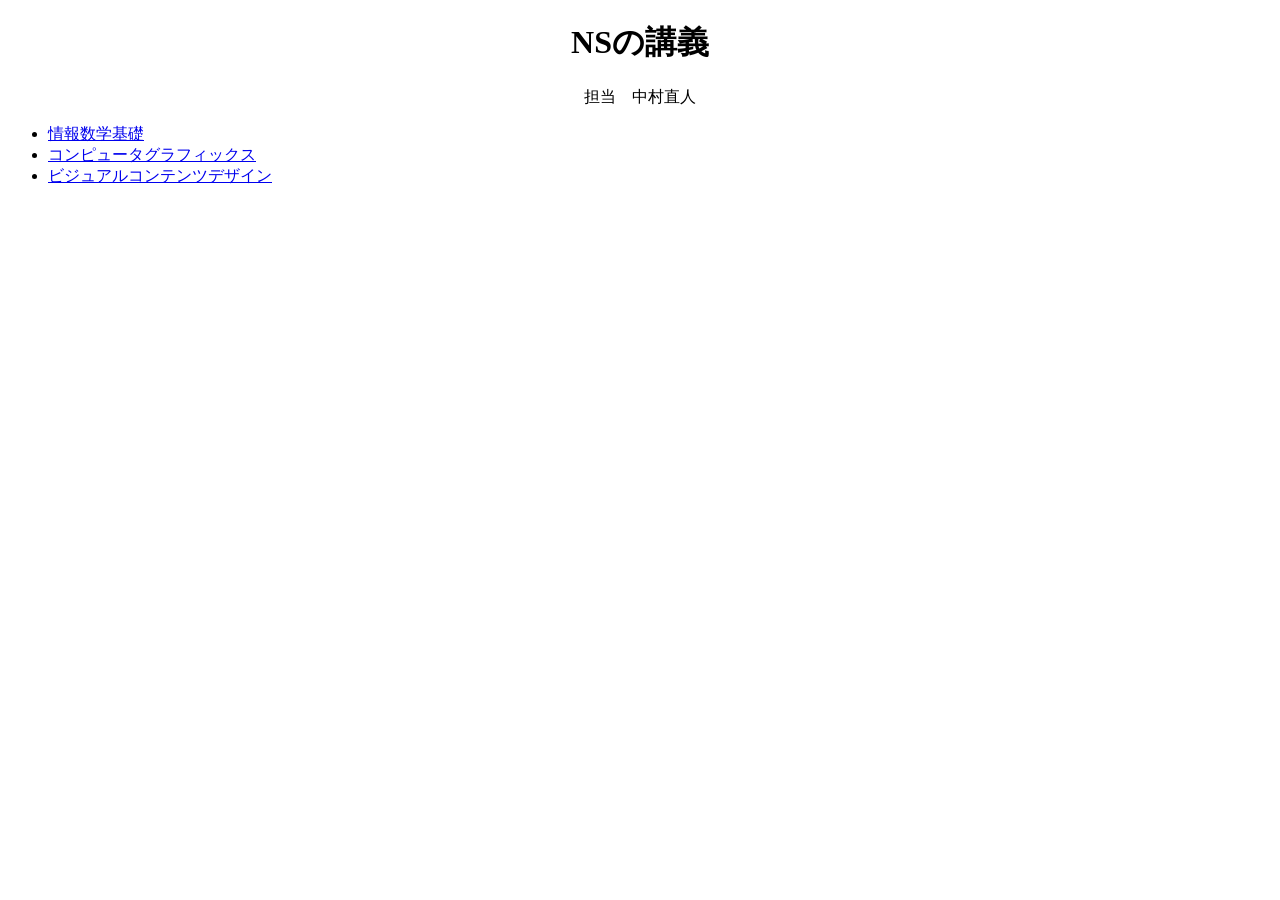
==== index.html @ c910421c "Update and rename kadai_sample/lesson1-top.html to index.html" ====
﻿<!doctype html>
<HTML>
   <HEAD>
      <meta charset="UTF-8">
      <TITLE>Webページの基礎</TITLE>
   </HEAD>
   <BODY>
	<center><h1>NSの講義</h1>
	<P>担当　中村直人</center>
<ul>
    <li><a href="lesson1-org2.html">情報数学基礎</a></li>
    <li><a href="lesson1-org3.html">コンピュータグラフィックス</a></li>
    <li><a href="lesson1-org1.html">ビジュアルコンテンツデザイン</a></li>
</ul>
   </BODY>
</HTML>
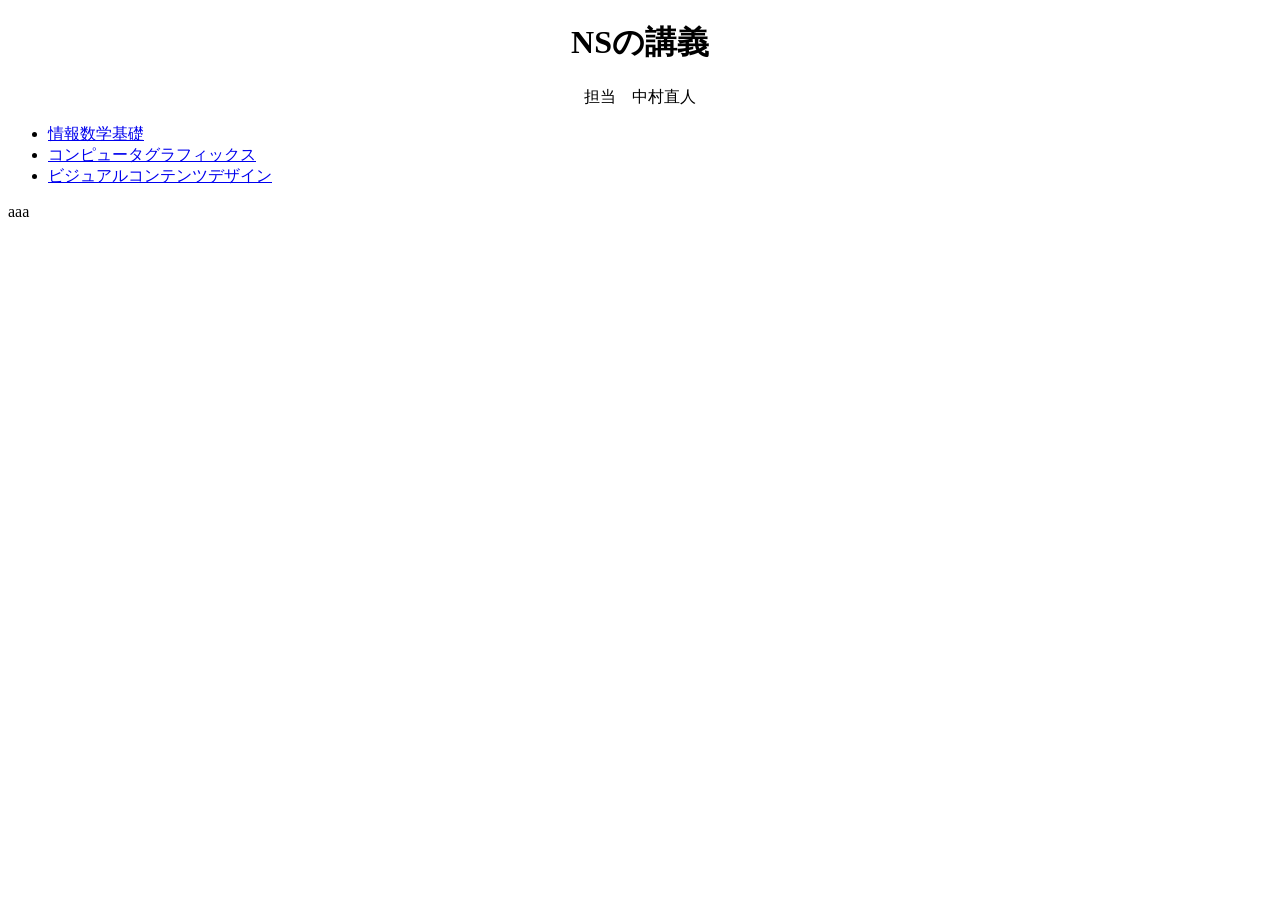
==== commit eaf6ce9a: "Update index.html" ====
--- a/index.html
+++ b/index.html
@@ -12,5 +12,6 @@
     <li><a href="lesson1-org3.html">コンピュータグラフィックス</a></li>
     <li><a href="lesson1-org1.html">ビジュアルコンテンツデザイン</a></li>
 </ul>
+	   <p linkrel src="cake.html">aaa</p>
    </BODY>
 </HTML>
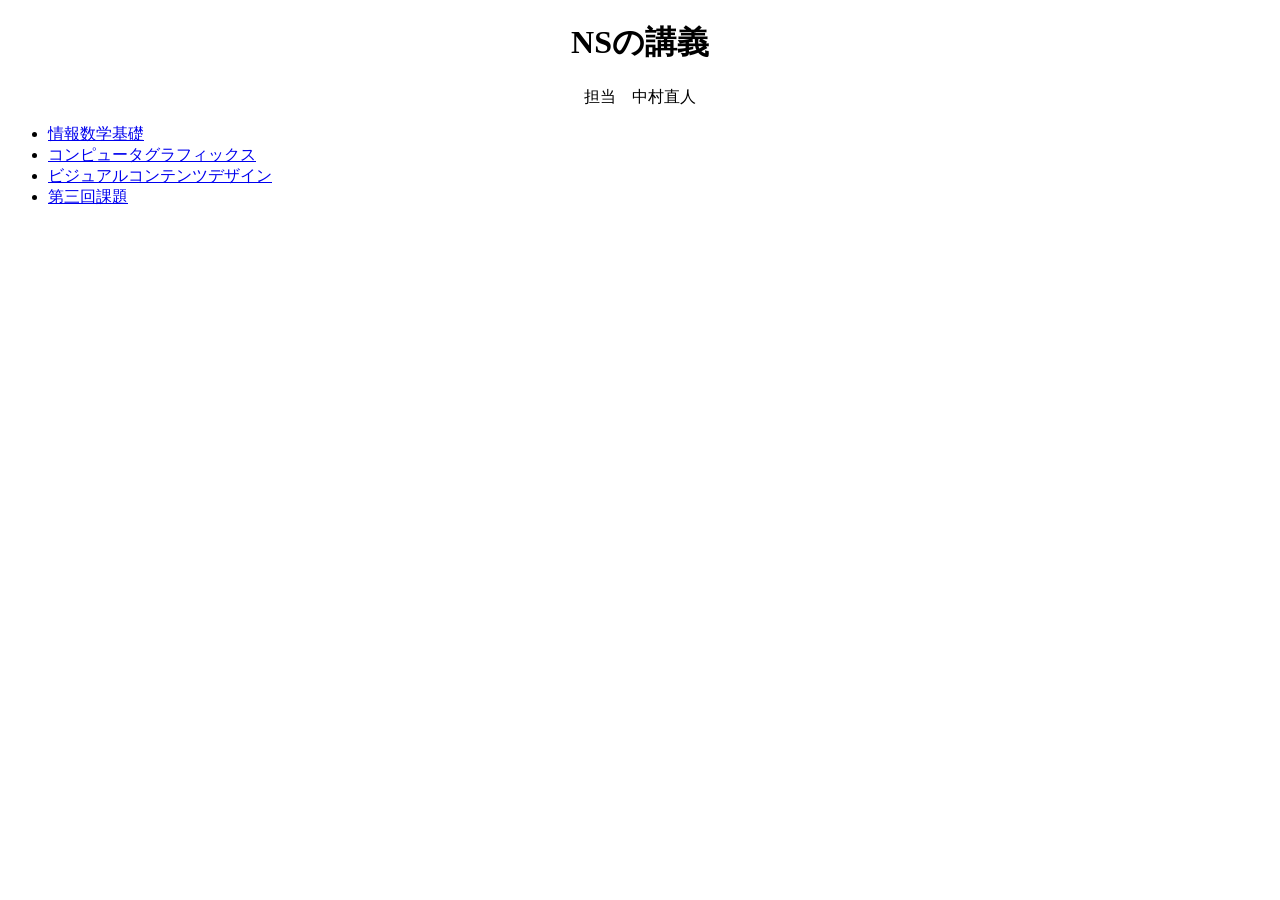
==== commit 1d130d4d: "Update index.html" ====
--- a/index.html
+++ b/index.html
@@ -11,7 +11,8 @@
     <li><a href="lesson1-org2.html">情報数学基礎</a></li>
     <li><a href="lesson1-org3.html">コンピュータグラフィックス</a></li>
     <li><a href="lesson1-org1.html">ビジュアルコンテンツデザイン</a></li>
+    <li><a href="lesson3驟榊ｸ・cake/cake.html">第三回課題</a></li>
 </ul>
-	   <p linkrel src="cake.html">aaa</p>
+	   
    </BODY>
 </HTML>
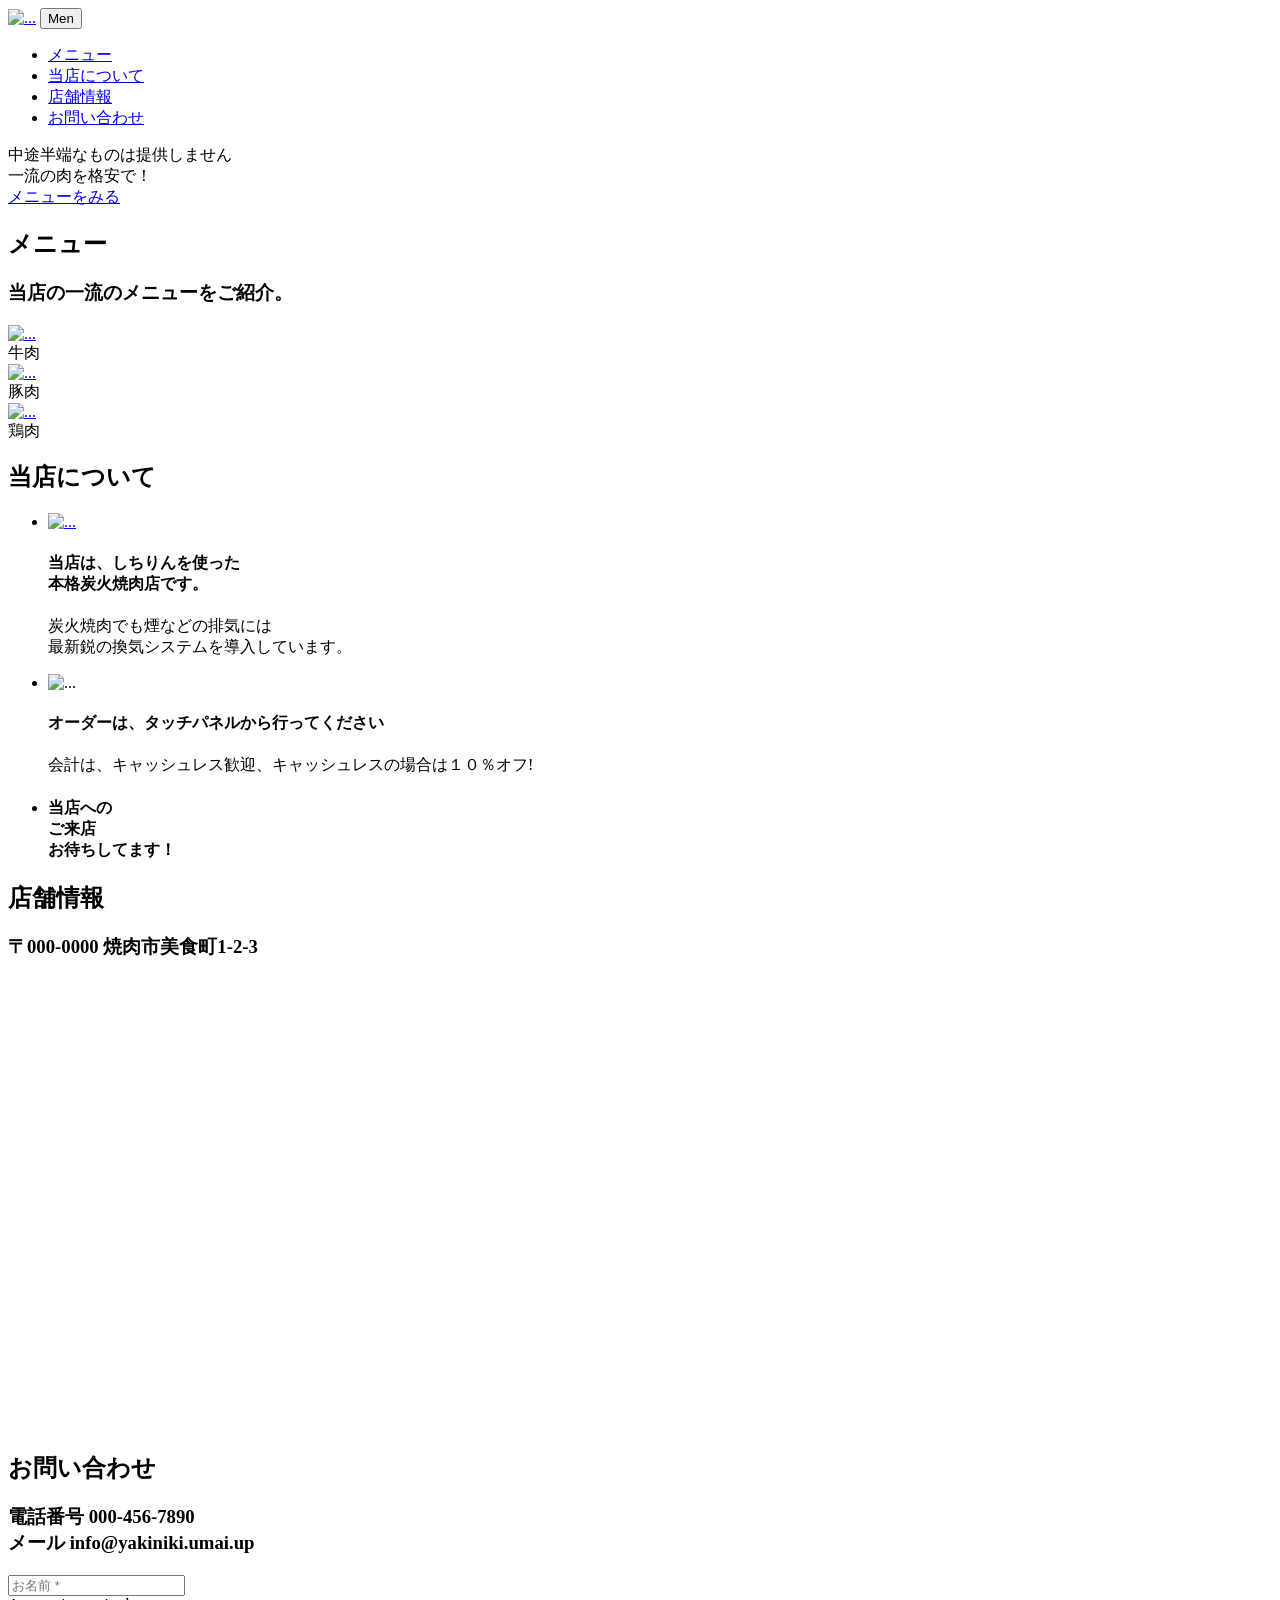
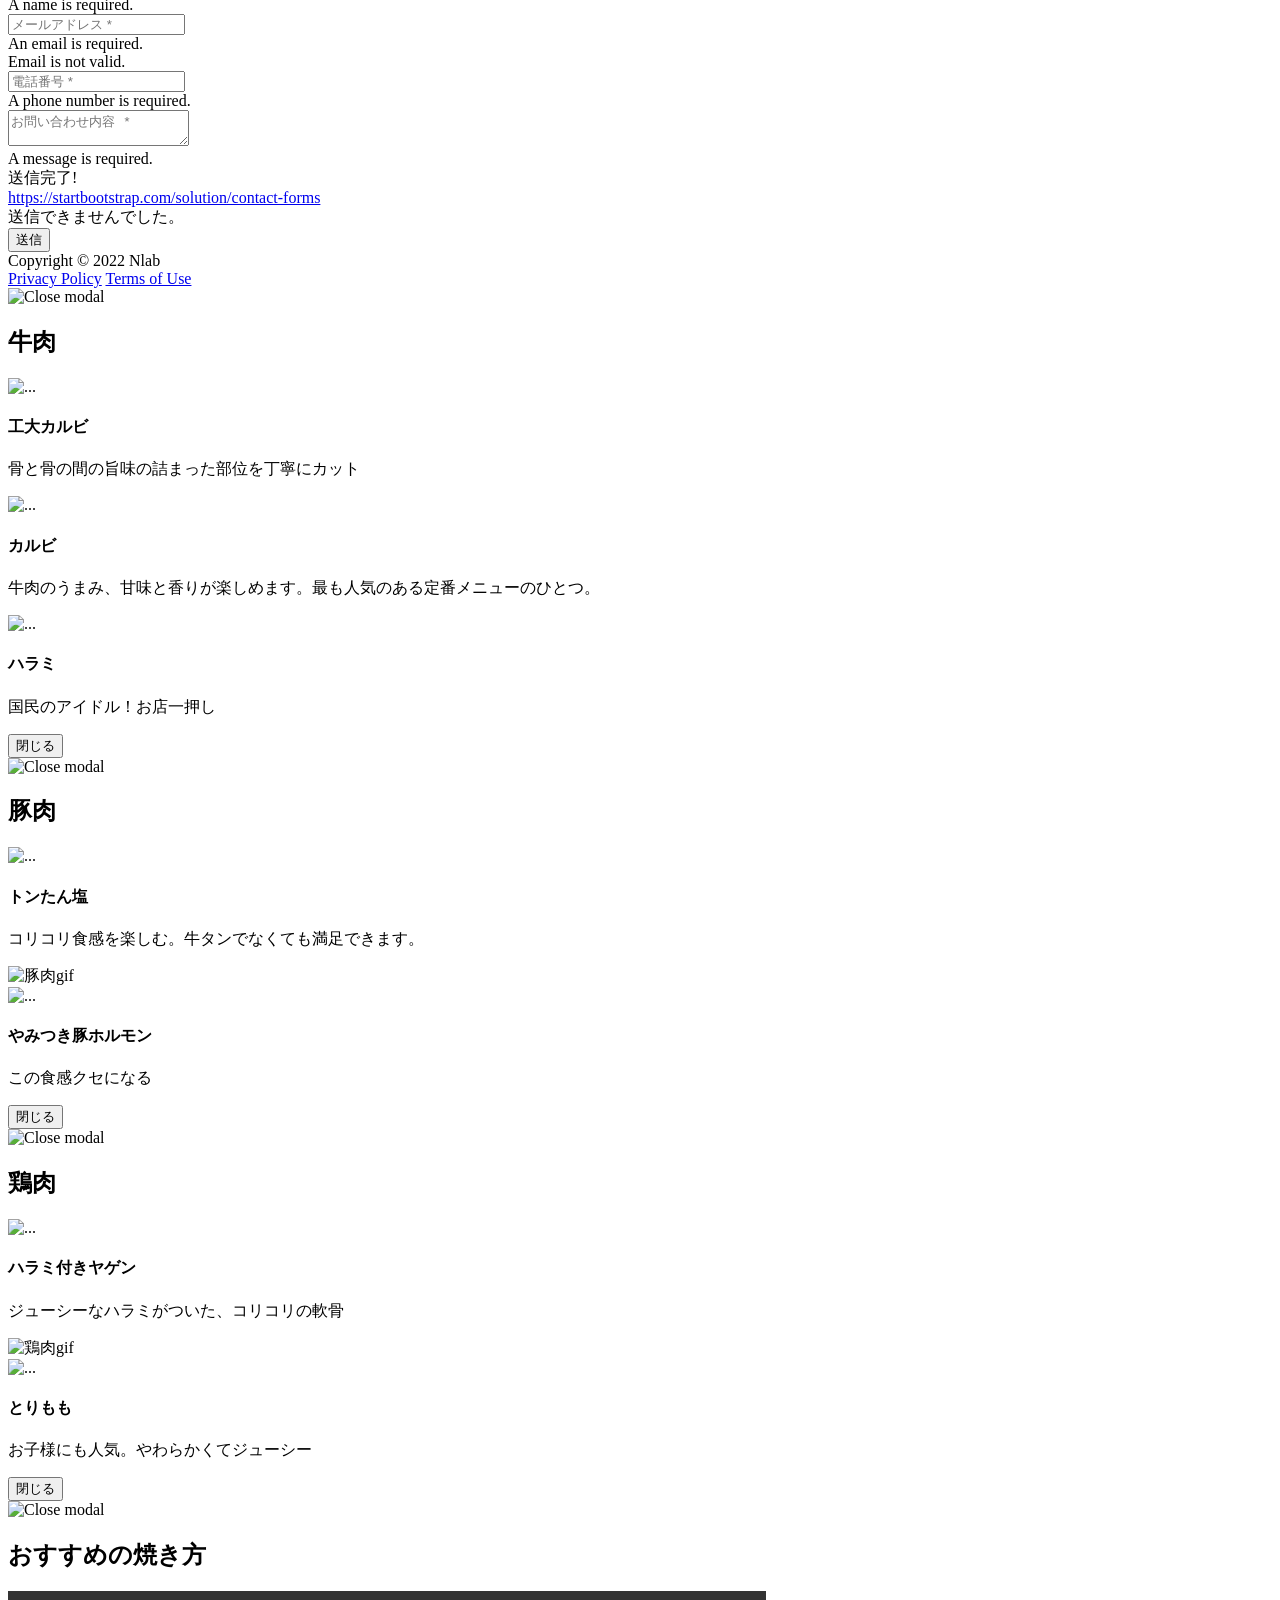
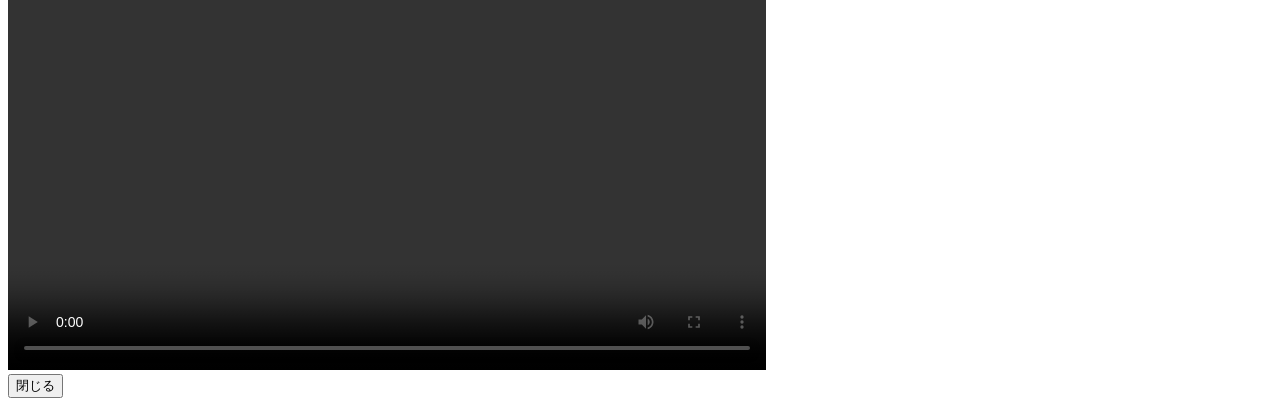
==== commit dc9e9a63: "Add files via upload" ====
--- a/index.html
+++ b/index.html
@@ -1,18 +1,400 @@
-﻿<!doctype html>
-<HTML>
-   <HEAD>
-      <meta charset="UTF-8">
-      <TITLE>Webページの基礎</TITLE>
-   </HEAD>
-   <BODY>
-	<center><h1>NSの講義</h1>
-	<P>担当　中村直人</center>
-<ul>
-    <li><a href="lesson1-org2.html">情報数学基礎</a></li>
-    <li><a href="lesson1-org3.html">コンピュータグラフィックス</a></li>
-    <li><a href="lesson1-org1.html">ビジュアルコンテンツデザイン</a></li>
-    <li><a href="lesson3驟榊ｸ・cake/cake.html">第三回課題</a></li>
-</ul>
-	   
-   </BODY>
-</HTML>
+<!DOCTYPE html>
+<html lang="en">
+    <head>
+        <meta charset="utf-8" />
+        <meta name="viewport" content="width=device-width, initial-scale=1, shrink-to-fit=no" />
+        <meta name="description" content="" />
+        <meta name="author" content="" />
+        <title>焼肉 牛工大</title>
+        <!-- Favicon-->
+        <link rel="icon" type="image/x-icon" href="assets/yakiniku_party.png" />
+        <!-- Font Awesome icons (free version)-->
+        <script src="https://use.fontawesome.com/releases/v6.3.0/js/all.js" crossorigin="anonymous"></script>
+        <!-- Google fonts-->
+        <link href="https://fonts.googleapis.com/css?family=Montserrat:400,700" rel="stylesheet" type="text/css" />
+        <link href="https://fonts.googleapis.com/css?family=Roboto+Slab:400,100,300,700" rel="stylesheet" type="text/css" />
+        <!-- Core theme CSS (includes Bootstrap)-->
+        <link href="css/styles.css" rel="stylesheet" />
+    </head>
+    <body id="page-top">
+        <!-- Navigation-->
+        <nav class="navbar navbar-expand-lg navbar-dark fixed-top" id="mainNav">
+            <div class="container">
+                <a class="navbar-brand" href="#page-top"><img src="assets/img/navbar-gyuu.svg" alt="..." /></a>
+                <button class="navbar-toggler" type="button" data-bs-toggle="collapse" data-bs-target="#navbarResponsive" aria-controls="navbarResponsive" aria-expanded="false" aria-label="Toggle navigation">
+                    Men
+                    <i class="fas fa-bars ms-1"></i>
+                </button>
+                <div class="collapse navbar-collapse" id="navbarResponsive">
+                    <ul class="navbar-nav text-uppercase ms-auto py-4 py-lg-0">
+                        <li class="nav-item"><a class="nav-link" href="#portfolio">メニュー</a></li>
+                        <li class="nav-item"><a class="nav-link" href="#about">当店について</a></li>
+                        <li class="nav-item"><a class="nav-link" href="#services">店舗情報</a></li>
+                        <li class="nav-item"><a class="nav-link" href="#contact">お問い合わせ</a></li>
+                    </ul>
+                </div>
+            </div>
+        </nav>
+        <!-- Masthead-->
+        <header class="masthead">
+            <div class="container">
+                <div class="masthead-subheading">中途半端なものは提供しません</div>
+                <div class="masthead-heading text-uppercase">一流の肉を格安で！</div>
+                <a class="btn btn-primary btn-xl text-uppercase" href="#services">メニューをみる</a>
+            </div>
+        </header>
+        <!-- Portfolio Grid-->
+        <section class="page-section bg-light" id="portfolio">
+            <div class="container">
+                <div class="text-center">
+                    <h2 class="section-heading text-uppercase">メニュー</h2>
+                    <h3 class="section-subheading text-muted">当店の一流のメニューをご紹介。</h3>
+                </div>
+                <div class="row">
+                    <div class="col-lg-4 col-sm-6 mb-4">
+                        <!-- Portfolio item 1-->
+                        <div class="portfolio-item">
+                            <a class="portfolio-link" data-bs-toggle="modal" href="#portfolioModal1">
+                                <div class="portfolio-hover">
+                                    <div class="portfolio-hover-content"><i class="fas fa-plus fa-3x"></i></div>
+                                </div>
+                                <img class="img-fluid" src="assets/img/material/ushi_gazou.jpg" alt="..." />
+                            </a>
+                            <div class="portfolio-caption">
+                                <div class="portfolio-caption-heading">牛肉</div>
+                            </div>
+                        </div>
+                    </div>
+                    <div class="col-lg-4 col-sm-6 mb-4">
+                        <!-- Portfolio item 2-->
+                        <div class="portfolio-item">
+                            <a class="portfolio-link" data-bs-toggle="modal" href="#portfolioModal2">
+                                <div class="portfolio-hover">
+                                    <div class="portfolio-hover-content"><i class="fas fa-plus fa-3x"></i></div>
+                                </div>
+                                <img class="img-fluid" src="assets/img/material/buta_gazou.jpg" alt="..." />
+                            </a>
+                            <div class="portfolio-caption">
+                                <div class="portfolio-caption-heading">豚肉</div>
+                            </div>
+                        </div>
+                    </div>
+                    <div class="col-lg-4 col-sm-6 mb-4">
+                        <!-- Portfolio item 3-->
+                        <div class="portfolio-item">
+                            <a class="portfolio-link" data-bs-toggle="modal" href="#portfolioModal3">
+                                <div class="portfolio-hover">
+                                    <div class="portfolio-hover-content"><i class="fas fa-plus fa-3x"></i></div>
+                                </div>
+                                <img class="img-fluid" src="assets/img/material/niwatori_gazou.jpg" alt="..." />
+                            </a>
+                            <div class="portfolio-caption">
+                                <div class="portfolio-caption-heading">鶏肉</div>
+                            </div>
+                        </div>
+                    </div>
+                    
+                </div>
+            </div>
+        </section>
+        <!-- About-->
+        <section class="page-section" id="about">
+            <div class="container">
+                <div class="text-center">
+                    <h2 class="section-heading text-uppercase">当店について</h2>
+                </div>
+                <ul class="timeline">
+                    <li>
+                        <a class="portfolio-link" data-bs-toggle="modal" href="#portfolioModal4">
+                            <div class="timeline-image"><img class="rounded-circle img-fluid" src="assets/img/material/sumi.jpg" alt="..." /></div>
+                        </a>
+                        <div class="timeline-panel">
+                            <div class="timeline-heading">
+                                <h4 class="subheading">当店は、しちりんを使った<br>本格炭火焼肉店です。</h4>
+                            </div>
+                            <div class="timeline-body"><p class="text-muted">炭火焼肉でも煙などの排気には<br>最新鋭の換気システムを導入しています。</p></div>
+                        </div>
+                    </li>
+                    <li class="timeline-inverted">
+                        <div class="timeline-image"><img class="rounded-circle img-fluid" src="assets/img/material/touch_panel.jpg" alt="..." /></div>
+                        <div class="timeline-panel">
+                            <div class="timeline-heading">
+                                <h4 class="subheading">オーダーは、タッチパネルから行ってください</h4>
+                            </div>
+                            <div class="timeline-body"><p class="text-muted">会計は、キャッシュレス歓迎、キャッシュレスの場合は１０％オフ!</p></div>
+                        </div>
+                    </li>
+                    <li class="timeline-inverted">
+                        <div class="timeline-image">
+                            <h4>
+                                当店への
+                                <br />
+                                ご来店
+                                <br />
+                                お待ちしてます！
+                            </h4>
+                        </div>
+                    </li>
+                </ul>
+            </div>
+        </section>
+        <!-- Services-->
+        <section class="page-section" id="services">
+            <div class="container">
+                <div class="text-center">
+                    <h2 class="section-heading text-uppercase">店舗情報</h2>
+                    <h3 class="section-subheading text-muted">〒000-0000 焼肉市美食町1-2-3</h3>
+                </div>
+                <iframe src="https://www.google.com/maps/embed?pb=!1m18!1m12!1m3!1d3240.5076855141842!2d140.01934629372636!3d35.689122459018854!2m3!1f0!2f0!3f0!3m2!1i1024!2i768!4f13.1!3m3!1m2!1s0x60228026510b966d%3A0x6faad04fdd7228bf!2z44CSMjc1LTAwMTYg5Y2D6JGJ55yM57-S5b-X6YeO5biC5rSl55Sw5rK877yS5LiB55uu77yR77yX4oiS77yRIDflj7fppKg!5e0!3m2!1sja!2sjp!4v1732827740505!5m2!1sja!2sjp" width="100%" height="450" style="border:0;" allowfullscreen="" loading="lazy" referrerpolicy="no-referrer-when-downgrade"></iframe>
+                
+            </div>
+        </section>
+        <!-- Contact-->
+        <section class="page-section" id="contact">
+            <div class="container">
+                <div class="text-center">
+                    <h2 class="section-heading text-uppercase">お問い合わせ</h2>
+                    <h3 class="section-subheading text-muted">電話番号 000-456-7890<br>メール info@yakiniki.umai.up</h3>
+                </div>
+                <!-- * * * * * * * * * * * * * * *-->
+                <!-- * * SB Forms Contact Form * *-->
+                <!-- * * * * * * * * * * * * * * *-->
+                <!-- This form is pre-integrated with SB Forms.-->
+                <!-- To make this form functional, sign up at-->
+                <!-- https://startbootstrap.com/solution/contact-forms-->
+                <!-- to get an API token!-->
+                <form id="contactForm" data-sb-form-api-token="API_TOKEN">
+                    <div class="row align-items-stretch mb-5">
+                        <div class="col-md-6">
+                            <div class="form-group">
+                                <!-- Name input-->
+                                <input class="form-control" id="name" type="text" placeholder="お名前 *" data-sb-validations="required" />
+                                <div class="invalid-feedback" data-sb-feedback="name:required">A name is required.</div>
+                            </div>
+                            <div class="form-group">
+                                <!-- Email address input-->
+                                <input class="form-control" id="email" type="email" placeholder="メールアドレス *" data-sb-validations="required,email" />
+                                <div class="invalid-feedback" data-sb-feedback="email:required">An email is required.</div>
+                                <div class="invalid-feedback" data-sb-feedback="email:email">Email is not valid.</div>
+                            </div>
+                            <div class="form-group mb-md-0">
+                                <!-- Phone number input-->
+                                <input class="form-control" id="phone" type="tel" placeholder="電話番号 *" data-sb-validations="required" />
+                                <div class="invalid-feedback" data-sb-feedback="phone:required">A phone number is required.</div>
+                            </div>
+                        </div>
+                        <div class="col-md-6">
+                            <div class="form-group form-group-textarea mb-md-0">
+                                <!-- Message input-->
+                                <textarea class="form-control" id="message" placeholder="お問い合わせ内容 *" data-sb-validations="required"></textarea>
+                                <div class="invalid-feedback" data-sb-feedback="message:required">A message is required.</div>
+                            </div>
+                        </div>
+                    </div>
+                    <!-- Submit success message-->
+                    <!---->
+                    <!-- This is what your users will see when the form-->
+                    <!-- has successfully submitted-->
+                    <div class="d-none" id="submitSuccessMessage">
+                        <div class="text-center text-white mb-3">
+                            <div class="fw-bolder">送信完了!</div>
+                            <a href="https://startbootstrap.com/solution/contact-forms">https://startbootstrap.com/solution/contact-forms</a>
+                        </div>
+                    </div>
+                    <!-- Submit error message-->
+                    <!---->
+                    <!-- This is what your users will see when there is-->
+                    <!-- an error submitting the form-->
+                    <div class="d-none" id="submitErrorMessage"><div class="text-center text-danger mb-3">送信できませんでした。</div></div>
+                    <!-- Submit Button-->
+                    <div class="text-center"><button class="btn btn-primary btn-xl text-uppercase disabled" id="submitButton" type="submit">送信</button></div>
+                </form>
+            </div>
+        </section>
+        <!-- Footer-->
+        <footer class="footer py-4">
+            <div class="container">
+                <div class="row align-items-center">
+                    <div class="col-lg-4 text-lg-start">Copyright &copy; 2022 Nlab</div>
+                    <div class="col-lg-4 my-3 my-lg-0">
+                        <a class="btn btn-dark btn-social mx-2" href="#!" aria-label="Twitter"><i class="fab fa-twitter"></i></a>
+                        <a class="btn btn-dark btn-social mx-2" href="#!" aria-label="Facebook"><i class="fab fa-facebook-f"></i></a>
+                        <a class="btn btn-dark btn-social mx-2" href="#!" aria-label="LinkedIn"><i class="fab fa-linkedin-in"></i></a>
+                    </div>
+                    <div class="col-lg-4 text-lg-end">
+                        <a class="link-dark text-decoration-none me-3" href="#!">Privacy Policy</a>
+                        <a class="link-dark text-decoration-none" href="#!">Terms of Use</a>
+                    </div>
+                </div>
+            </div>
+        </footer>
+        <!-- Portfolio Modals-->
+        <!-- Portfolio item 1 modal popup-->
+        <div class="portfolio-modal modal fade" id="portfolioModal1" tabindex="-1" role="dialog" aria-hidden="true">
+            <div class="modal-dialog">
+                <div class="modal-content">
+                    <div class="close-modal" data-bs-dismiss="modal"><img src="assets/img/close-icon.svg" alt="Close modal" /></div>
+                    <div class="container">
+                        <div class="row justify-content-center">
+                            <div class="col-lg-8">
+                                <div class="modal-body">
+                                    <!-- Project details-->
+                                    <h2 class="text-uppercase">牛肉</h2>
+                                    <div class="row">
+                                        <div class="col-lg-4">
+                                            <div class="team-member">
+                                                <img class="mx-auto rounded-circle" src="assets/img/material/koudai_karubi.jpg" alt="...">
+                                                <h4>工大カルビ</h4>
+                                                <p class="text-muted">骨と骨の間の旨味の詰まった部位を丁寧にカット</p>
+                                            </div>
+                                        </div>
+                                        <div class="col-lg-4">
+                                            <div class="team-member">
+                                                <img class="mx-auto rounded-circle" src="assets/img/material/karubi.jpg" alt="...">
+                                                <h4>カルビ</h4>
+                                                <p class="text-muted">牛肉のうまみ、甘味と香りが楽しめます。最も人気のある定番メニューのひとつ。</p>
+                                            </div>
+                                        </div>
+                                        <div class="col-lg-4">
+                                            <div class="team-member">
+                                                <img class="mx-auto rounded-circle" src="assets/img/material/harami.jpg" alt="...">
+                                                <h4>ハラミ</h4>
+                                                <p class="text-muted">国民のアイドル！お店一押し</p>
+                                            </div>
+                                        </div>
+                                    </div>
+                                    <button class="btn btn-primary btn-xl text-uppercase" data-bs-dismiss="modal" type="button">
+                                        <i class="fas fa-xmark me-1"></i>
+                                        閉じる
+                                    </button>
+                                </div>
+                            </div>
+                        </div>
+                    </div>
+                </div>
+            </div>
+        </div>
+        <!-- Portfolio item 2 modal popup-->
+        <div class="portfolio-modal modal fade" id="portfolioModal2" tabindex="-1" role="dialog" aria-hidden="true">
+            <div class="modal-dialog">
+                <div class="modal-content">
+                    <div class="close-modal" data-bs-dismiss="modal"><img src="assets/img/close-icon.svg" alt="Close modal" /></div>
+                    <div class="container">
+                        <div class="row justify-content-center">
+                            <div class="col-lg-8">
+                                <div class="modal-body">
+                                    <!-- Project details-->
+                                    <h2 class="text-uppercase">豚肉</h2>
+                                    <div class="row">
+                                        <div class="col-lg-4">
+                                            <div class="team-member">
+                                                <img class="mx-auto rounded-circle" src="assets/img/material/buta_tan.jpg" alt="...">
+                                                <h4>トンたん塩</h4>
+                                                <p class="text-muted">コリコリ食感を楽しむ。牛タンでなくても満足できます。</p>
+                                            </div>
+                                        </div>
+                                        <div class="col-lg-4">
+                                            <div class="team-member">
+                                                <img class="mx-auto rounded-circle" src="assets/img/gif/立石「仲見世にある美味しいお肉屋さん」焼肉食材店 ふじた.gif" alt="豚肉gif">
+                                            </div>
+                                        </div>
+                                        <div class="col-lg-4">
+                                            <div class="team-member">
+                                                <img class="mx-auto rounded-circle" src="assets/img/material/buta_horumon.jpg" alt="...">
+                                                <h4>やみつき豚ホルモン</h4>
+                                                <p class="text-muted">この食感クセになる</p>
+                                            </div>
+                                        </div>
+                                    </div>
+                                    <button class="btn btn-primary btn-xl text-uppercase" data-bs-dismiss="modal" type="button">
+                                        <i class="fas fa-xmark me-1"></i>
+                                        閉じる
+                                    </button>
+                                </div>
+                            </div>
+                        </div>
+                    </div>
+                </div>
+            </div>
+        </div>
+        <!-- Portfolio item 3 modal popup-->
+        <div class="portfolio-modal modal fade" id="portfolioModal3" tabindex="-1" role="dialog" aria-hidden="true">
+            <div class="modal-dialog">
+                <div class="modal-content">
+                    <div class="close-modal" data-bs-dismiss="modal"><img src="assets/img/close-icon.svg" alt="Close modal" /></div>
+                    <div class="container">
+                        <div class="row justify-content-center">
+                            <div class="col-lg-8">
+                                <div class="modal-body">
+                                    <!-- Project details-->
+                                    <h2 class="text-uppercase">鶏肉</h2>
+                                    <div class="row">
+                                        <div class="col-lg-4">
+                                            <div class="team-member">
+                                                <img class="mx-auto rounded-circle" src="assets/img/material/tori_yagen.jpg" alt="...">
+                                                <h4>ハラミ付きヤゲン</h4>
+                                                <p class="text-muted">ジューシーなハラミがついた、コリコリの軟骨</p>
+                                            </div>
+                                        </div>
+                                        <div class="col-lg-4">
+                                            <div class="team-member">
+                                                <img class="mx-auto rounded-circle" src="assets/img/gif/Hot N Crispy Hot And Crispy GIF - Hot N Crispy Hot And Crispy Chicken Dinner - Discover & Share GIFs.gif" alt="鶏肉gif">
+                                            </div>
+                                            </div>
+                                        <div class="col-lg-4">
+                                            <div class="team-member">
+                                                <img class="mx-auto rounded-circle" src="assets/img/material/tori_momo.jpg" alt="...">
+                                                <h4>とりもも</h4>
+                                                <p class="text-muted">お子様にも人気。やわらかくてジューシー</p>
+                                            </div>
+                                        </div>
+                                    </div>
+                                    <button class="btn btn-primary btn-xl text-uppercase" data-bs-dismiss="modal" type="button">
+                                        <i class="fas fa-xmark me-1"></i>
+                                        閉じる
+                                    </button>
+                                </div>
+                            </div>
+                        </div>
+                    </div>
+                </div>
+            </div>
+        </div>
+        <!-- Portfolio item 4 modal popup-->
+        <div class="portfolio-modal modal fade" id="portfolioModal4" tabindex="-1" role="dialog" aria-hidden="true">
+            <div class="modal-dialog">
+                <div class="modal-content">
+                    <div class="close-modal" data-bs-dismiss="modal"><img src="assets/img/close-icon.svg" alt="Close modal" /></div>
+                    <div class="container">
+                        <div class="row justify-content-center">
+                            <div class="col-lg-12 mx-auto">
+                                <div class="modal-body">
+                                    <!-- Project details-->
+                                    <h2 class="text-uppercase">おすすめの焼き方</h2>
+                                    <div class="embed-responsive embed-responsive-16by9">
+                                        <video width="60%" height="100%" controls>
+                                          <source src="assets/onikuimages-1129131_h.mp4" type="video/mp4">
+                                        </video>
+                                      </div>
+                                    <button class="btn btn-primary btn-xl text-uppercase" data-bs-dismiss="modal" type="button">
+                                        <i class="fas fa-xmark me-1"></i>
+                                        閉じる
+                                    </button>
+                                </div>
+                            </div>
+                        </div>
+                    </div>
+                </div>
+            </div>
+        </div>
+        <!-- Bootstrap core JS-->
+        <script src="https://cdn.jsdelivr.net/npm/bootstrap@5.2.3/dist/js/bootstrap.bundle.min.js"></script>
+        <!-- Core theme JS-->
+        <script src="js/scripts.js"></script>
+        <!-- * * * * * * * * * * * * * * * * * * * * * * * * * * * * * * * * * * * * * * * *-->
+        <!-- * *                               SB Forms JS                               * *-->
+        <!-- * * Activate your form at https://startbootstrap.com/solution/contact-forms * *-->
+        <!-- * * * * * * * * * * * * * * * * * * * * * * * * * * * * * * * * * * * * * * * *-->
+        <script src="https://cdn.startbootstrap.com/sb-forms-latest.js"></script>
+    </body>
+</html>
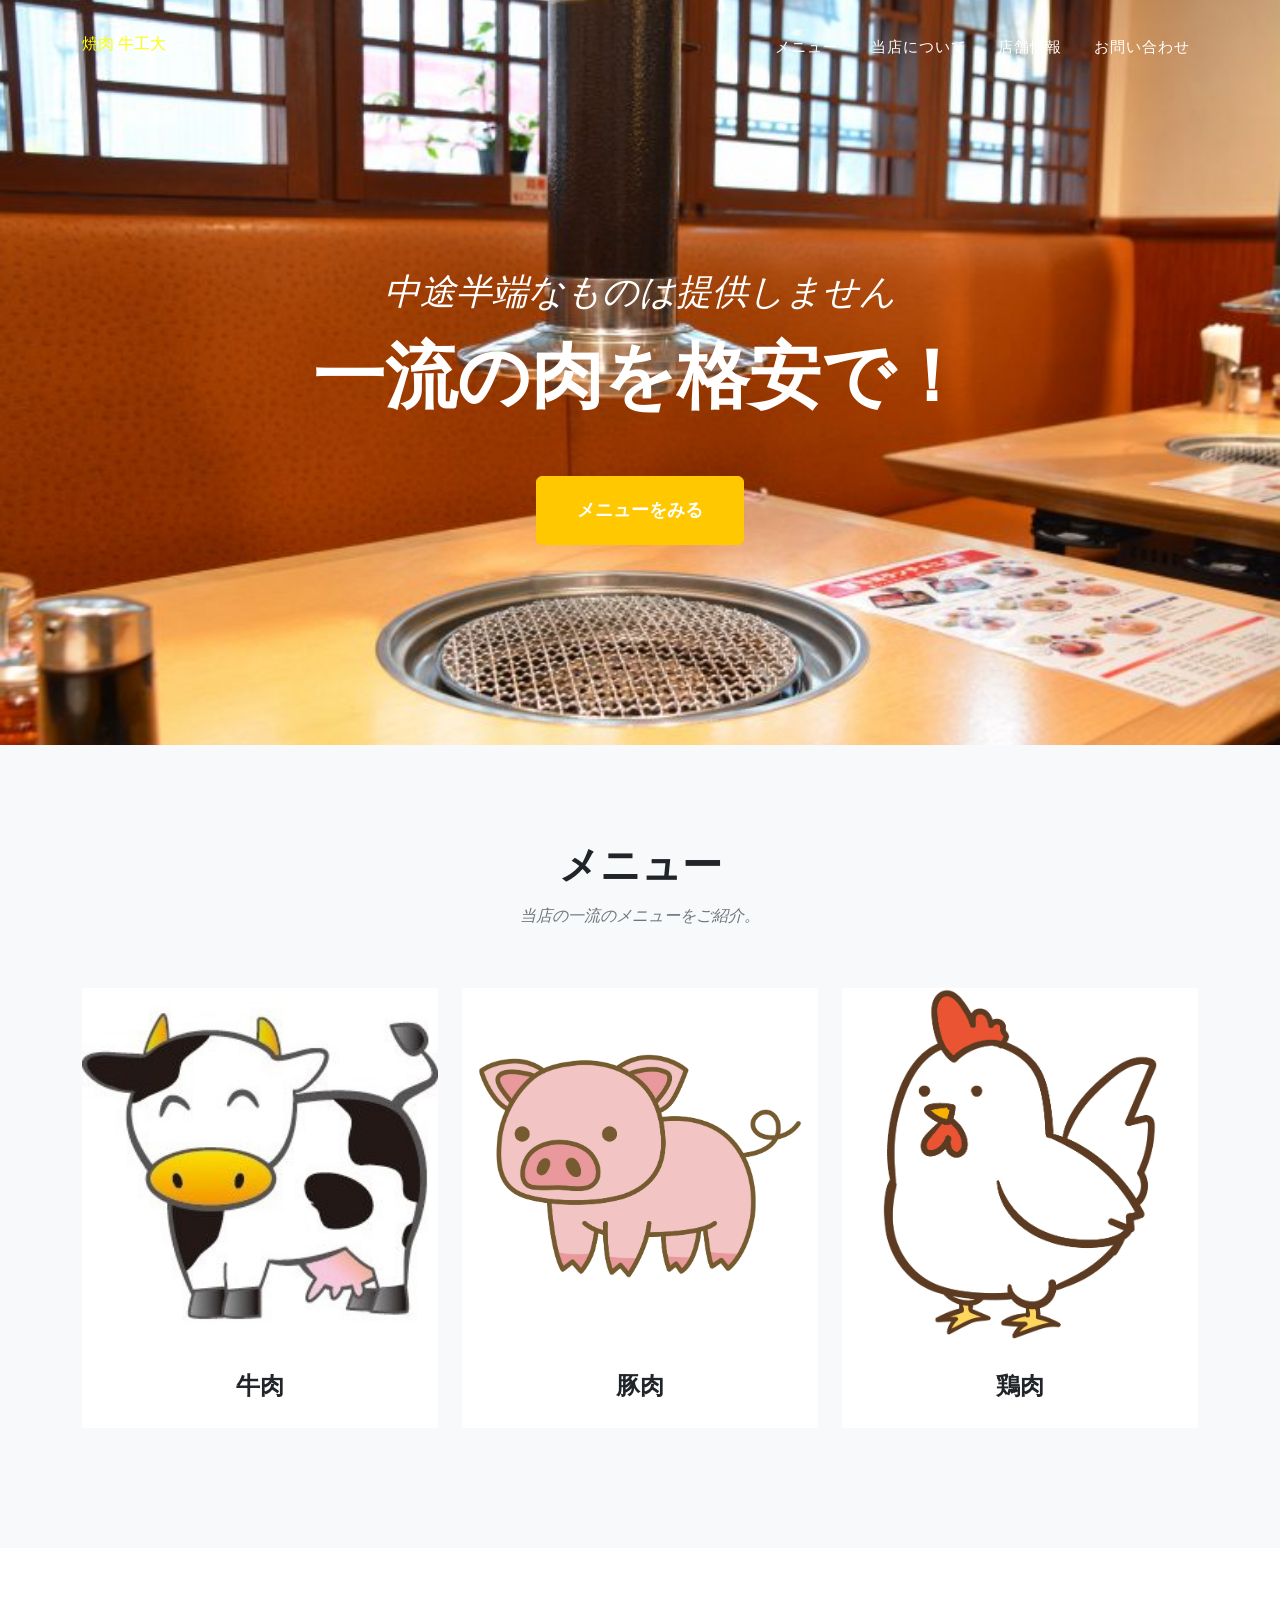
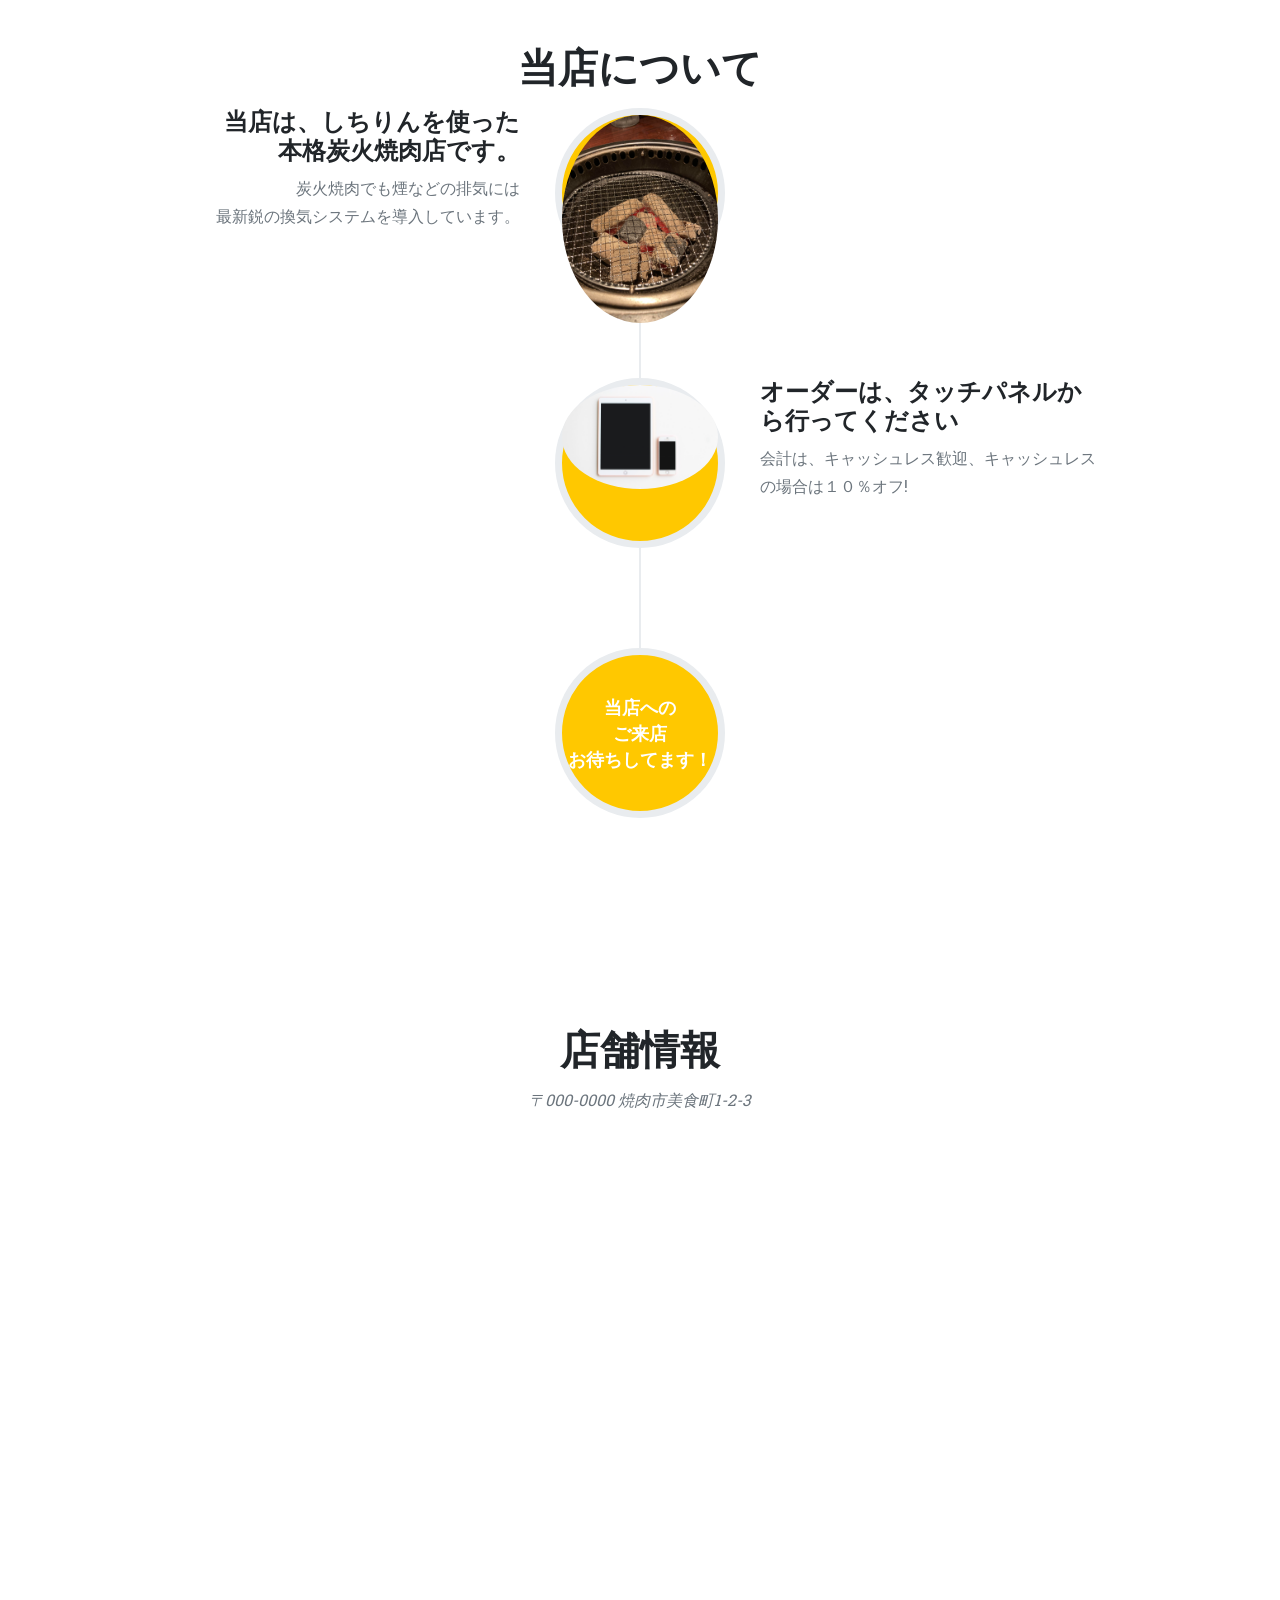
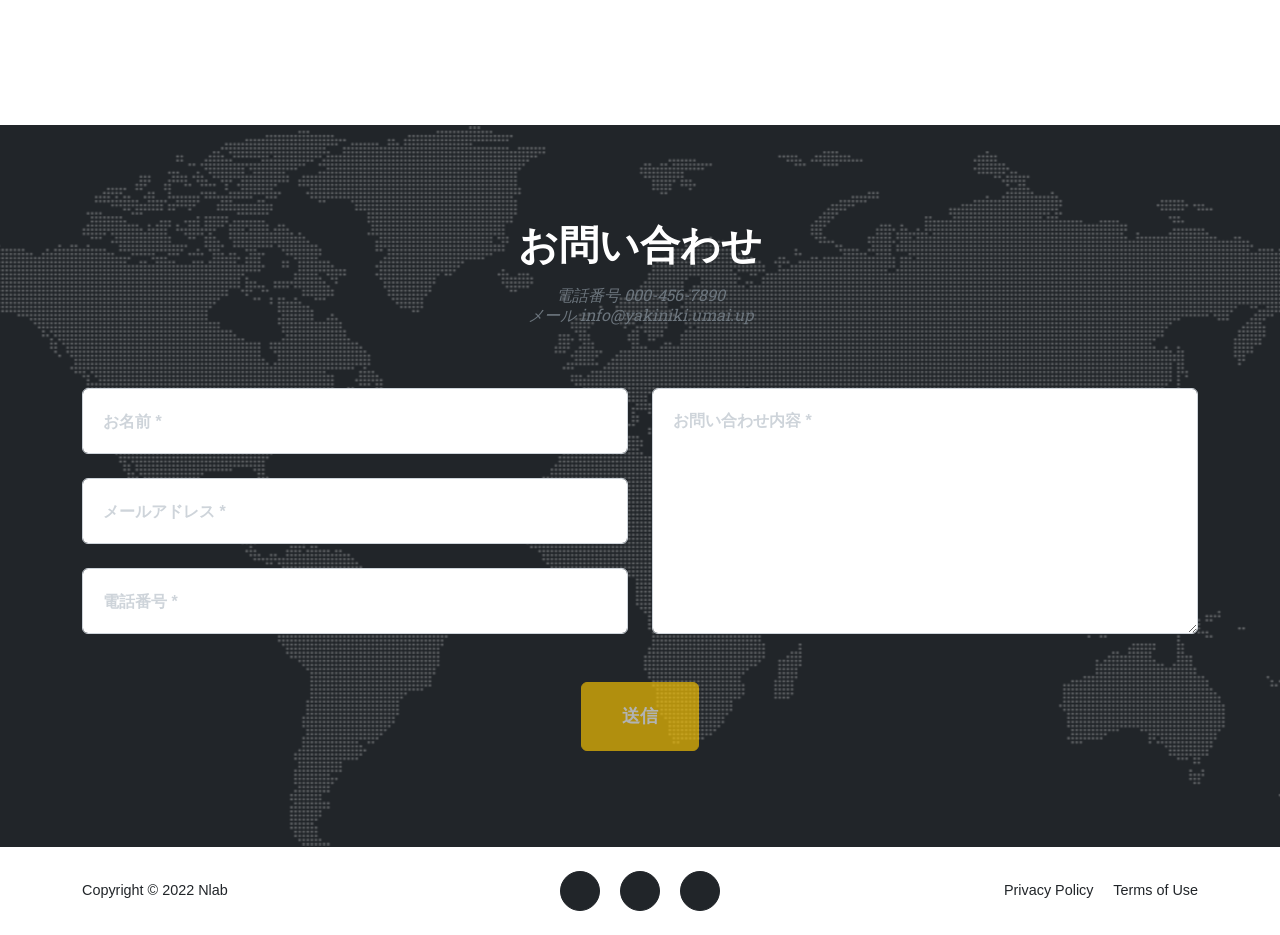
==== commit 697757be: "Update index.html" ====
--- a/index.html
+++ b/index.html
@@ -40,7 +40,7 @@
             <div class="container">
                 <div class="masthead-subheading">中途半端なものは提供しません</div>
                 <div class="masthead-heading text-uppercase">一流の肉を格安で！</div>
-                <a class="btn btn-primary btn-xl text-uppercase" href="#services">メニューをみる</a>
+                <a class="btn btn-primary btn-xl text-uppercase" href="#menu">メニューをみる</a>
             </div>
         </header>
         <!-- Portfolio Grid-->
